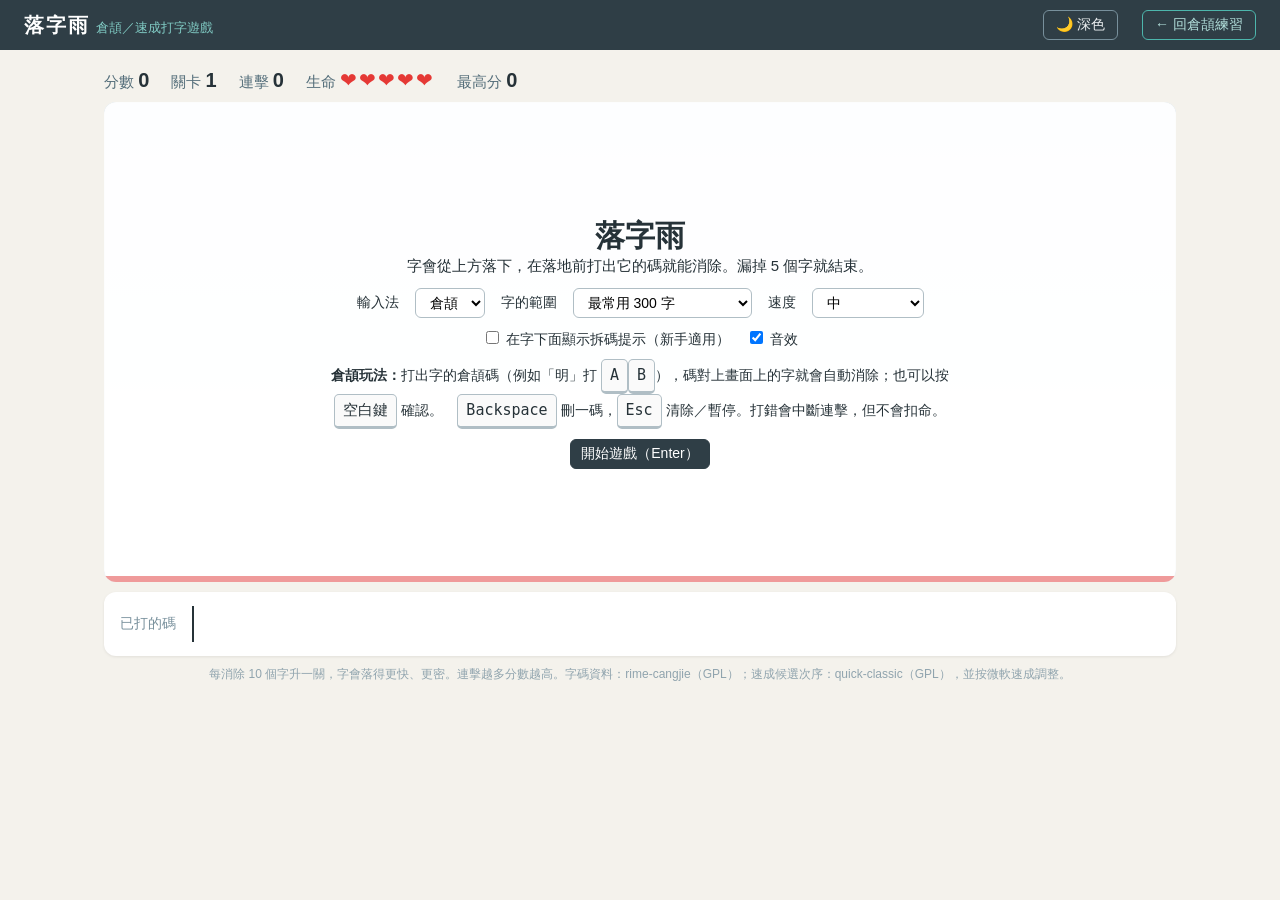
==== game.html @ 668b53e7 "Add falling-character typing game" ====
<!DOCTYPE html>
<html lang="zh-Hant">
<head>
<meta charset="utf-8">
<meta name="viewport" content="width=device-width, initial-scale=1">
<title>落字雨：倉頡／速成打字遊戲</title>
<link rel="stylesheet" href="style.css?v=20261125c">
<style>
  #hudBar { display: flex; gap: 22px; align-items: center; flex-wrap: wrap; font-size: 15px; color: #546e7a; margin: 4px 0 10px; }
  #hudBar b { font-size: 20px; color: #263238; }
  #hLives { color: #e53935; font-size: 20px; letter-spacing: 2px; }
  #pauseBtn { margin-left: auto; }
  #field { position: relative; height: 480px; overflow: hidden; background: linear-gradient(#e3f2fd, #fdfdfd 75%); border-radius: 12px; box-shadow: inset 0 0 0 1px #cfd8dc; }
  #field::after { content: ''; position: absolute; left: 0; right: 0; bottom: 0; height: 6px; background: #ef9a9a; }
  #field.hurt { animation: hurt .4s; }
  @keyframes hurt { 30% { box-shadow: inset 0 0 0 6px #e53935; } }
  #field.paused .drop { filter: blur(6px); }
  .drop { position: absolute; top: 0; width: 74px; text-align: center; will-change: transform; }
  .drop .ch { display: inline-block; font-size: 40px; line-height: 1.2; background: #fff; border-radius: 10px; padding: 2px 10px; box-shadow: 0 2px 6px rgba(0,0,0,.15); }
  .drop .hc { display: block; font-size: 13px; color: #607d8b; margin-top: 2px; white-space: nowrap; }
  .drop.pop { animation: pop .45s forwards; }
  @keyframes pop { to { opacity: 0; scale: 1.8; } }
  .drop.pop .ch { background: #c8e6c9; }
  .drop.landed .ch { background: #ffcdd2; }
  .drop.landed { animation: fade .6s forwards; }
  @keyframes fade { to { opacity: 0; } }
  .pts { position: absolute; color: #2e7d32; font-weight: 700; font-size: 16px; pointer-events: none; white-space: nowrap; animation: rise .9s forwards; }
  @keyframes rise { to { opacity: 0; translate: 0 -50px; } }
  #flash { position: absolute; inset: 0; display: flex; align-items: center; justify-content: center; font-size: 44px; font-weight: 700; color: #00897b; opacity: 0; pointer-events: none; }
  #flash.show { animation: flashA 1.2s; }
  @keyframes flashA { 15% { opacity: 1; } 70% { opacity: 1; } 100% { opacity: 0; } }
  #pauseMsg { position: absolute; inset: 0; display: flex; align-items: center; justify-content: center; font-size: 28px; color: #37474f; }
  #overlay { position: absolute; inset: 0; background: rgba(255,255,255,.94); display: flex; flex-direction: column; align-items: center; justify-content: center; gap: 12px; padding: 20px; text-align: center; font-size: 15px; overflow: auto; }
  #overlay .big { font-size: 30px; font-weight: 700; }
  #ovSetup { display: flex; flex-direction: column; gap: 10px; align-items: center; }
  #ovSetup .opt { justify-content: center; margin: 0; }
  #howto { max-width: 640px; line-height: 1.8; font-size: 14px; }
  .sumline b { font-size: 20px; }
  .missed { display: flex; flex-wrap: wrap; gap: 6px; justify-content: center; max-width: 760px; }
  .missed > div:first-child { width: 100%; }
  .mi { border: 1px solid #cfd8dc; border-radius: 8px; padding: 2px 8px; display: flex; flex-direction: column; align-items: center; }
  .mi span { font-size: 28px; }
  .mi small { font-size: 12px; color: #607d8b; }
  #gbar { margin-top: 10px; padding: 10px 16px; display: flex; align-items: center; gap: 16px; min-height: 64px; flex-wrap: wrap; }
  #gbar .lbl { color: #78909c; font-size: 14px; }
  #gmsg { font-size: 14px; color: #c62828; }
  #buf { display: flex; gap: 4px; min-width: 120px; }
  #buf .caret { width: 2px; height: 36px; background: #263238; animation: blink 1s steps(1) infinite; }
  #gcand { font-size: 18px; color: #546e7a; display: flex; flex-wrap: wrap; align-items: center; gap: 4px 10px; }
  #gcand .cd { font-size: 22px; color: #263238; }
  #gcand .cd small { font-size: 12px; color: #90a4ae; margin-right: 2px; }
  #gcand .cd.tgt { background: #ffe082; border-radius: 4px; padding: 0 3px; }
  #gcand .pg { font-size: 13px; color: #90a4ae; }
  body.dark #hudBar { color: #90a4ae; } body.dark #hudBar b { color: #eceff1; }
  body.dark #field { background: linear-gradient(#1a2a33, #161b1e 75%); box-shadow: inset 0 0 0 1px #37474f; }
  body.dark .drop .ch { background: #2c3a40; color: #eceff1; box-shadow: 0 2px 6px rgba(0,0,0,.6); }
  body.dark .drop .hc, body.dark .mi small { color: #90a4ae; }
  body.dark .drop.pop .ch { background: #2e5d32; }
  body.dark .drop.landed .ch { background: #6d2626; }
  body.dark .pts { color: #81c784; }
  body.dark #overlay { background: rgba(21,25,28,.95); }
  body.dark #pauseMsg { color: #cfd8dc; }
  body.dark .mi { border-color: #37474f; }
  body.dark #buf .caret { background: #dde3e6; }
  body.dark #gcand, body.dark #gbar .lbl { color: #90a4ae; }
  body.dark #gcand .cd { color: #eceff1; }
  body.dark #gcand .cd.tgt { background: #5d4c12; }
  body.dark #gmsg { color: #ef9a9a; }
  @media (max-width: 820px) { #field { height: 400px; } }
</style>
</head>
<body>
<header>
  <h1>落字雨<small>倉頡／速成打字遊戲</small></h1>
  <button id="themeBtn">🌙 深色</button>
  <a class="ver" id="backLink" href="index.html">← 回倉頡練習</a>
</header>
<main>
  <div id="imeWarn" hidden>偵測到系統輸入法正在組字。請先把輸入法切換成<b>英文</b>，網頁會自己模擬倉頡／速成。</div>
  <div id="hudBar">
    <span>分數 <b id="hScore">0</b></span>
    <span>關卡 <b id="hLevel">1</b></span>
    <span>連擊 <b id="hCombo">0</b></span>
    <span>生命 <span id="hLives"></span></span>
    <span>最高分 <b id="hBest">0</b></span>
    <button class="btn" id="pauseBtn" hidden>⏸ 暫停</button>
  </div>
  <div id="field">
    <div id="flash"></div>
    <div id="pauseMsg" hidden>已暫停　按 Esc、Enter 或「繼續」回到遊戲</div>
    <div id="overlay">
      <div id="ovBody"></div>
      <div id="ovSetup">
        <div class="opt">
          輸入法 <select id="ime"></select>
          字的範圍 <select id="range"></select>
          速度 <select id="speed"></select>
        </div>
        <div class="opt">
          <label><input type="checkbox" id="hint"> 在字下面顯示拆碼提示（新手適用）</label>
          <label><input type="checkbox" id="sound"> 音效</label>
        </div>
        <div id="howto"></div>
        <button class="btn primary" id="startBtn">開始遊戲（Enter）</button>
      </div>
    </div>
  </div>
  <div id="gbar" class="card">
    <span class="lbl">已打的碼</span>
    <div id="buf"></div>
    <div id="gcand"></div>
    <span id="gmsg"></span>
  </div>
  <footer>每消除 10 個字升一關，字會落得更快、更密。連擊越多分數越高。字碼資料：rime-cangjie（GPL）；速成候選次序：quick-classic（GPL），並按微軟速成調整。</footer>
</main>
<script src="cangjie-data.js?v=20261125c"></script>
<script src="game.js?v=20261125c"></script>
</body>
</html>
---- style.css ----
* { box-sizing: border-box; }
  [hidden] { display: none !important; }
  body { margin: 0; font-family: "Microsoft JhengHei", "PingFang TC", "Noto Sans TC", "Noto Sans HK", "MingLiU_HKSCS", "MingLiU_HKSCS-ExtB", "MingLiU-ExtB", "SimSun-ExtB", "SimSun-ExtG", sans-serif; background: #f4f2ec; color: #263238; }
  #themeBtn { margin-left: auto; background: transparent; border: 1px solid #78909c; color: #eceff1; border-radius: 6px; padding: 5px 12px; font: inherit; font-size: 14px; cursor: pointer; }
  /* ---- 深色主題 ---- */
  body.dark { background: #15191c; color: #dde3e6; }
  body.dark header { background: #0c0f11; }
  body.dark nav button.on { background: #37474f; color: #fff; }
  body.dark .card { background: #1f262a; box-shadow: 0 1px 3px rgba(0,0,0,.5); }
  body.dark select, body.dark button.btn, body.dark textarea { background: #263035; color: #dde3e6; border-color: #455a64; }
  body.dark button.btn.primary { background: #4db6ac; color: #102024; border-color: #4db6ac; }
  body.dark #imeWarn { background: #3e2a14; border-color: #8d5b1f; color: #ffcc80; }
  body.dark #title, body.dark #inputBar .lbl, body.dark #stats, body.dark #cand { color: #90a4ae; }
  body.dark #stats b { color: #eceff1; }
  body.dark #text.grid span.good { color: #558b2f; }
  body.dark #text.para span.good { color: #81c784; }
  body.dark #text span.bad { color: #ef9a9a; background: #4a1f1f; }
  body.dark #text span.hinted { color: #ffb74d; }
  body.dark #text span.cur { background: #5d4c12; box-shadow: inset 0 -3px 0 #ffca28; }
  body.dark #text span.skip { color: #546e7a; }
  body.dark #result { background: rgba(31,38,42,.96); }
  body.dark .k { background: #2c3a40; }
  body.dark .k i { color: #90a4ae; }
  body.dark #buf.wrong .k { background: #4a1f1f; }
  body.dark #buf .caret { background: #dde3e6; }
  body.dark #cand .cd { color: #eceff1; }
  body.dark #cand .cd.tgt { background: #5d4c12; }
  body.dark #msg { color: #ef9a9a; }
  body.dark #msg.ok { color: #81c784; }
  body.dark kbd { background: #263035; border-color: #546e7a; color: #dde3e6; }
  body.dark #kb .key { background: #263035; box-shadow: 0 1px 2px rgba(0,0,0,.6); }
  body.dark #kb .key i { color: #78909c; }
  body.dark #kb .key.next { background: #8d6e00; }
  body.dark #kb .key.press { background: #00695c; }
  body.dark details td, body.dark details th { border-color: #37474f; }
  header { display: flex; align-items: center; gap: 24px; padding: 10px 24px; background: #2f3e46; color: #fff; flex-wrap: wrap; }
  header h1 { font-size: 20px; margin: 0; font-weight: 600; letter-spacing: 2px; }
  nav button { background: transparent; border: 0; color: #cfd8dc; font: inherit; font-size: 15px; padding: 7px 14px; border-radius: 6px; cursor: pointer; }
  nav button:hover { color: #fff; }
  nav button.on { background: #fff; color: #2f3e46; }
  main { max-width: 1120px; margin: 0 auto; padding: 14px 24px 30px; }
  .opt { display: flex; flex-wrap: wrap; gap: 10px 16px; align-items: center; margin-bottom: 10px; font-size: 14px; }
  select, button.btn { font: inherit; font-size: 14px; padding: 5px 10px; border: 1px solid #b0bec5; border-radius: 6px; background: #fff; cursor: pointer; }
  button.btn.primary { background: #2f3e46; color: #fff; border-color: #2f3e46; }
  textarea { width: 100%; min-height: 90px; font: inherit; font-size: 15px; padding: 8px; border: 1px solid #b0bec5; border-radius: 6px; }
  #imeWarn { background: #fff3e0; border: 1px solid #ffb74d; color: #e65100; padding: 8px 14px; border-radius: 8px; margin-bottom: 10px; }
  #board { display: grid; grid-template-columns: 1fr 270px; gap: 16px; }
  .card { background: #fff; border-radius: 12px; box-shadow: 0 1px 3px rgba(0,0,0,.08); }
  #textWrap { padding: 16px 20px; min-height: 250px; max-height: 360px; overflow: auto; position: relative; }
  #title { font-size: 15px; color: #78909c; margin-bottom: 6px; }
  #text.grid span { display: inline-block; width: 1.5em; text-align: center; font-size: 38px; margin: 3px; border-radius: 8px; }
  #text.para { font-size: 26px; line-height: 1.85; letter-spacing: 1px; }
  #text.para span { border-radius: 4px; }
  #text span.good { color: #9ccc65; }
  #text.para span.good { color: #2e7d32; }
  #text span.bad { color: #c62828; background: #fdecea; }
  #text span.hinted { color: #ef6c00; }
  #text span.cur { background: #ffe082; box-shadow: inset 0 -3px 0 #f57f17; }
  #text span.skip { color: #b0bec5; }
  #result { position: absolute; inset: 0; background: rgba(255,255,255,.96); display: flex; flex-direction: column; align-items: center; justify-content: center; gap: 10px; font-size: 18px; text-align: center; }
  #result .big { font-size: 26px; font-weight: 600; }
  #hint { padding: 14px; text-align: center; }
  #hChar { font-size: 92px; line-height: 1.1; min-height: 100px; }
  #hBody { min-height: 90px; font-size: 14px; }
  .code { display: flex; justify-content: center; gap: 5px; margin: 6px 0; flex-wrap: wrap; }
  .k { display: inline-flex; flex-direction: column; align-items: center; background: #e8f0f3; border-radius: 8px; padding: 3px 7px; min-width: 36px; }
  .k b { font-size: 22px; font-weight: normal; }
  .k i { font-style: normal; font-size: 12px; color: #607d8b; }
  .muted { color: #90a4ae; }
  kbd { display: inline-block; padding: 2px 8px; border: 1px solid #b0bec5; border-bottom-width: 3px; border-radius: 5px; background: #fafafa; font-family: Consolas, monospace; font-size: 15px; }
  #inputBar { margin: 14px 0 10px; padding: 10px 16px; display: flex; align-items: center; gap: 16px; min-height: 64px; flex-wrap: wrap; }
  #inputBar .lbl { color: #78909c; font-size: 14px; }
  #buf { display: flex; gap: 4px; min-width: 200px; }
  #buf.wrong .k { background: #fdecea; }
  #buf .caret { width: 2px; height: 36px; background: #263238; animation: blink 1s steps(1) infinite; }
  @keyframes blink { 50% { opacity: 0; } }
  #cand { font-size: 18px; color: #546e7a; display: flex; flex-wrap: wrap; align-items: center; gap: 4px 10px; }
  #cand .cd { font-size: 22px; color: #263238; }
  #cand .cd small { font-size: 12px; color: #90a4ae; margin-right: 2px; }
  #cand .cd.tgt { background: #ffe082; border-radius: 4px; padding: 0 3px; }
  #cand .pg { font-size: 13px; color: #90a4ae; }
  #cand .cd.foc { outline: 2px solid #4db6ac; border-radius: 4px; }
  .ver { color: #b2dfdb; font-size: 14px; text-decoration: none; border: 1px solid #4db6ac; border-radius: 6px; padding: 5px 12px; }
  .ver:hover { background: #4db6ac; color: #102024; }
  header h1 small { font-size: 13px; font-weight: normal; color: #80cbc4; margin-left: 6px; letter-spacing: 0; }
  #msg { font-size: 14px; color: #c62828; }
  #msg.ok { color: #2e7d32; }
  #kb .row { display: flex; justify-content: center; gap: 6px; margin: 6px 0; }
  #kb .key { width: 54px; height: 54px; background: #fff; border-radius: 8px; box-shadow: 0 1px 2px rgba(0,0,0,.18); display: flex; flex-direction: column; align-items: center; justify-content: center; transition: background .12s; }
  #kb .key b { font-size: 22px; font-weight: normal; }
  #kb .key i { font-size: 11px; color: #90a4ae; font-style: normal; }
  #kb .key.space { width: 330px; font-size: 13px; color: #78909c; }
  #kb .key.next { background: #ffe082; }
  #kb .key.press { background: #b2dfdb; }
  #stats { display: flex; gap: 22px; justify-content: center; margin: 12px 0; font-size: 15px; color: #546e7a; flex-wrap: wrap; }
  #stats b { color: #263238; font-size: 18px; }
  details { margin-top: 18px; padding: 12px 18px; }
  details summary { cursor: pointer; font-weight: 600; }
  details table { border-collapse: collapse; margin: 8px 0; }
  details td, details th { border: 1px solid #cfd8dc; padding: 4px 10px; text-align: center; }
  details p, details li { line-height: 1.7; font-size: 14px; }
  .look { margin: 10px 0 6px; font-size: 15px; }
  .look input { font-size: 20px; padding: 4px 10px; width: min(320px, 70vw); border: 1px solid #b0bec5; border-radius: 6px; }
  #lookOut { display: flex; flex-wrap: wrap; gap: 10px; margin: 6px 0 14px; font-size: 14px; }
  .lk { display: flex; align-items: center; gap: 10px; border: 1px solid #cfd8dc; border-radius: 8px; padding: 6px 12px; }
  .lk .code { justify-content: flex-start; }
  .lkc { font-size: 44px; line-height: 1; }
  #shapeGrid { display: grid; grid-template-columns: repeat(auto-fill, minmax(210px, 1fr)); gap: 10px; }
  .shp { border: 1px solid #cfd8dc; border-radius: 8px; padding: 8px 10px; font-size: 13px; line-height: 1.6; }
  .shk { display: flex; align-items: center; gap: 8px; }
  .shk b { font-size: 30px; font-weight: normal; }
  .shn { font-weight: 600; color: #00897b; }
  .shx { margin-top: 4px; display: flex; flex-wrap: wrap; gap: 4px; }
  .shx button { font-size: 18px; padding: 1px 6px; border: 1px solid #b2dfdb; background: #e0f2f1; border-radius: 5px; cursor: pointer; color: inherit; }
  .shx button:hover { background: #b2dfdb; }
  body.dark .look input { background: #1e2a30; color: #e0e0e0; border-color: #455a64; }
  body.dark .lk, body.dark .shp { border-color: #37474f; }
  body.dark .shn { color: #80cbc4; }
  body.dark .shx button { background: #24393b; border-color: #37595a; }
  body.dark .shx button:hover { background: #37595a; }
  .shake { animation: shake .3s; }
  @keyframes shake { 25% { transform: translateX(-6px); } 75% { transform: translateX(6px); } }
  footer { text-align: center; font-size: 12px; color: #90a4ae; padding: 10px 0 20px; }
  @media (max-width: 820px) { #board { grid-template-columns: 1fr; } #kb .key { width: 30px; } #kb .key.space { width: 200px; } }
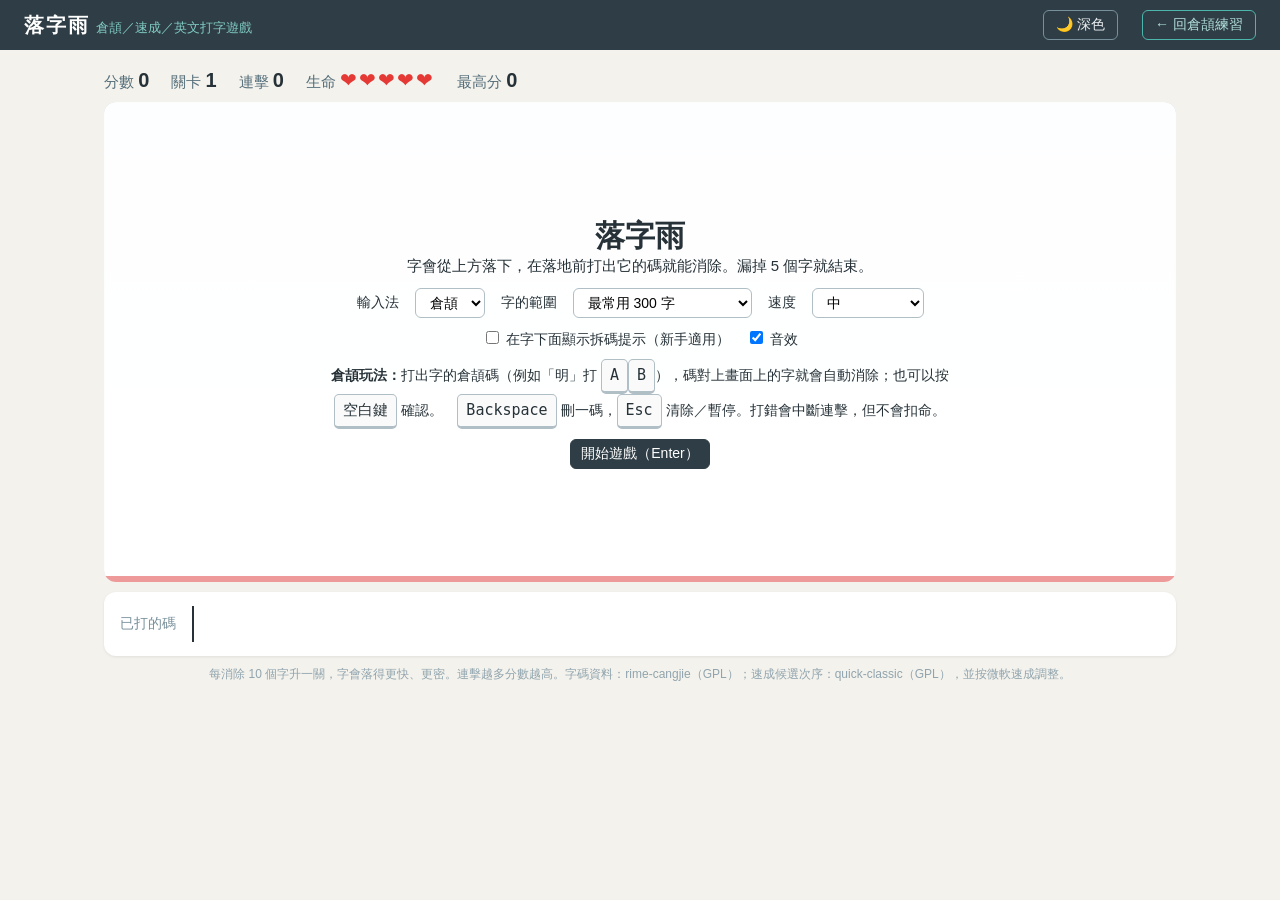
==== commit a19a48d8: "Add English typing practice and English game mode" ====
--- a/game.html
+++ b/game.html
@@ -3,8 +3,8 @@
 <head>
 <meta charset="utf-8">
 <meta name="viewport" content="width=device-width, initial-scale=1">
-<title>落字雨：倉頡／速成打字遊戲</title>
-<link rel="stylesheet" href="style.css?v=20261125c">
+<title>落字雨：倉頡／速成／英文打字遊戲</title>
+<link rel="stylesheet" href="style.css?v=20261125e">
 <style>
   #hudBar { display: flex; gap: 22px; align-items: center; flex-wrap: wrap; font-size: 15px; color: #546e7a; margin: 4px 0 10px; }
   #hudBar b { font-size: 20px; color: #263238; }
@@ -66,12 +66,18 @@
   body.dark #gcand .cd { color: #eceff1; }
   body.dark #gcand .cd.tgt { background: #5d4c12; }
   body.dark #gmsg { color: #ef9a9a; }
+  .drop.en { width: auto; white-space: nowrap; }
+  .drop.en .ch { font-family: Consolas, monospace; font-size: 26px; padding: 4px 10px; }
+  .drop.en .ch u { color: #00897b; text-decoration-thickness: 3px; }
+  .drop.tgt .ch { box-shadow: 0 0 0 2px #4db6ac, 0 2px 6px rgba(0,0,0,.15); }
+  .enbuf { font-family: Consolas, monospace; font-size: 26px; letter-spacing: 1px; }
+  body.dark .drop.en .ch u { color: #80cbc4; }
   @media (max-width: 820px) { #field { height: 400px; } }
 </style>
 </head>
 <body>
 <header>
-  <h1>落字雨<small>倉頡／速成打字遊戲</small></h1>
+  <h1>落字雨<small>倉頡／速成／英文打字遊戲</small></h1>
   <button id="themeBtn">🌙 深色</button>
   <a class="ver" id="backLink" href="index.html">← 回倉頡練習</a>
 </header>
@@ -97,7 +103,7 @@
           速度 <select id="speed"></select>
         </div>
         <div class="opt">
-          <label><input type="checkbox" id="hint"> 在字下面顯示拆碼提示（新手適用）</label>
+          <label id="hintLbl"><input type="checkbox" id="hint"> 在字下面顯示拆碼提示（新手適用）</label>
           <label><input type="checkbox" id="sound"> 音效</label>
         </div>
         <div id="howto"></div>
@@ -113,7 +119,8 @@
   </div>
   <footer>每消除 10 個字升一關，字會落得更快、更密。連擊越多分數越高。字碼資料：rime-cangjie（GPL）；速成候選次序：quick-classic（GPL），並按微軟速成調整。</footer>
 </main>
-<script src="cangjie-data.js?v=20261125c"></script>
-<script src="game.js?v=20261125c"></script>
+<script src="cangjie-data.js?v=20261125e"></script>
+<script src="en-data.js?v=20261125e"></script>
+<script src="game.js?v=20261125e"></script>
 </body>
 </html>
